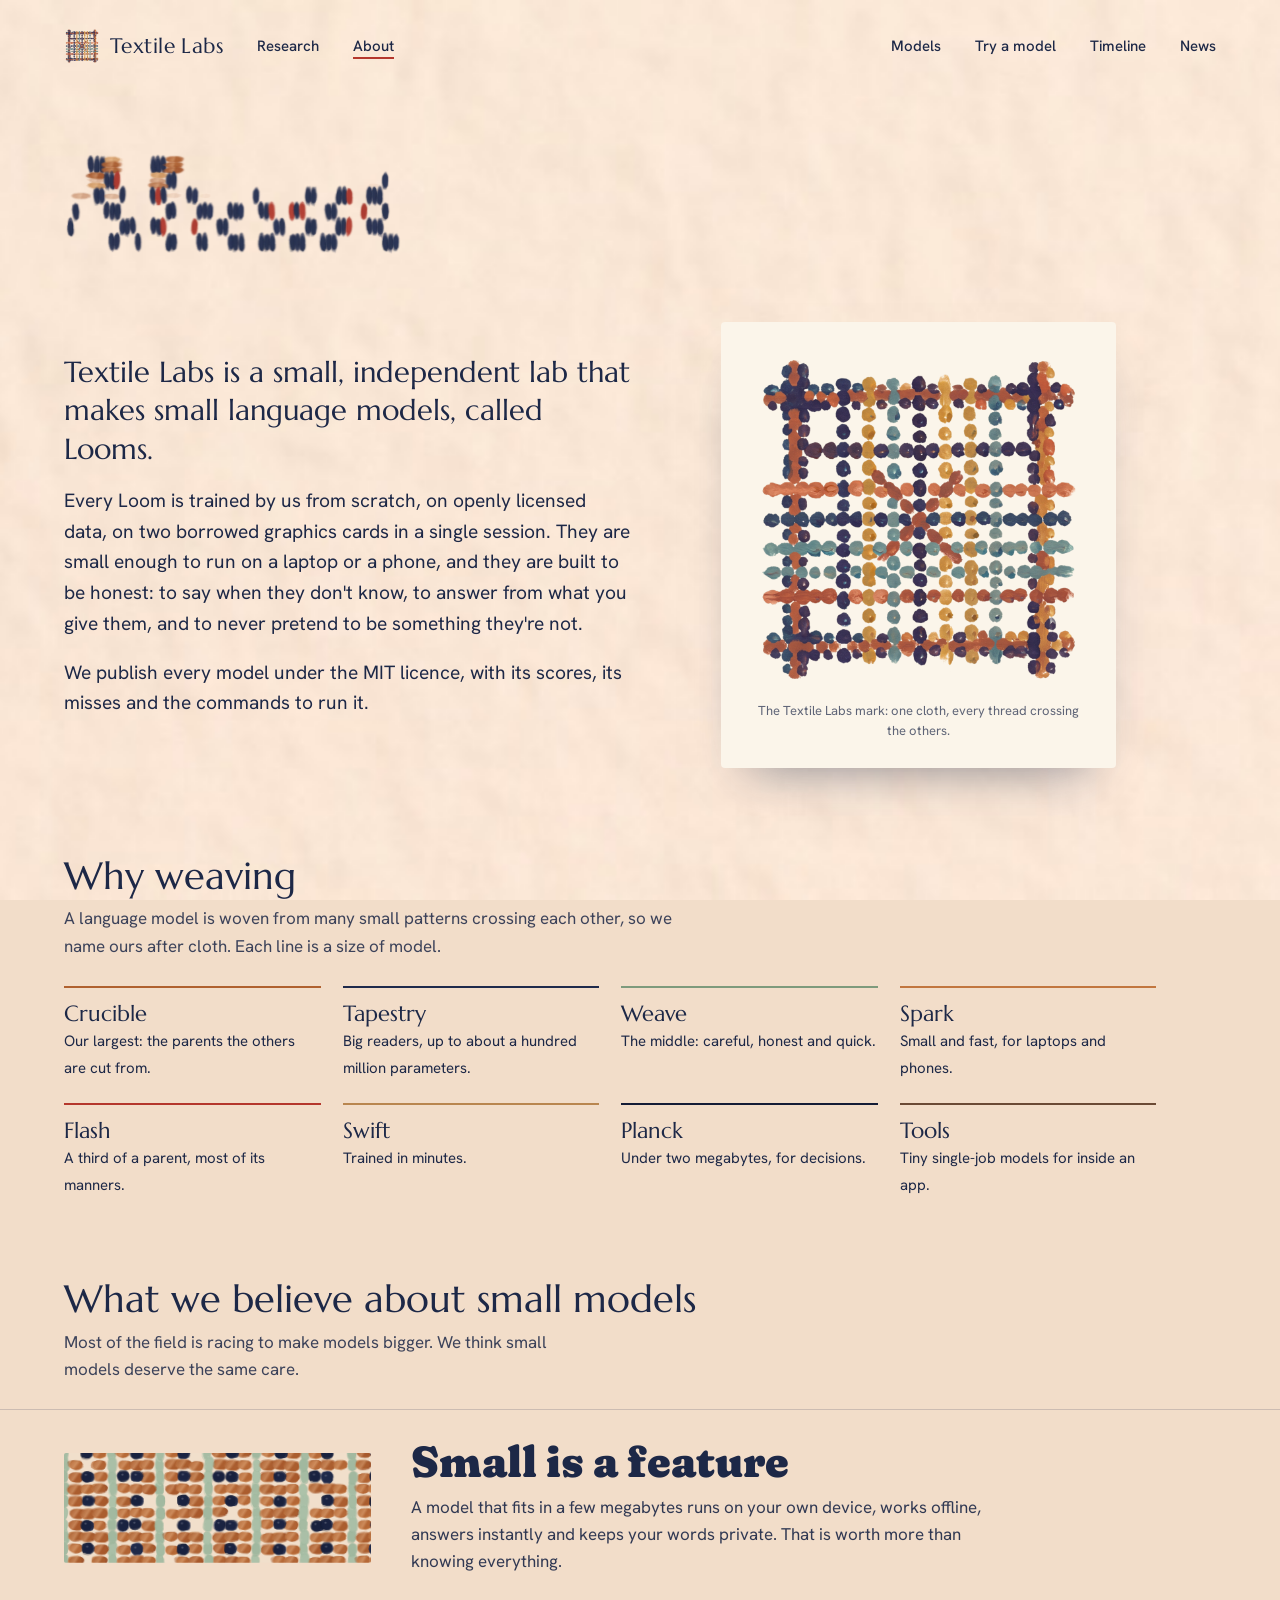
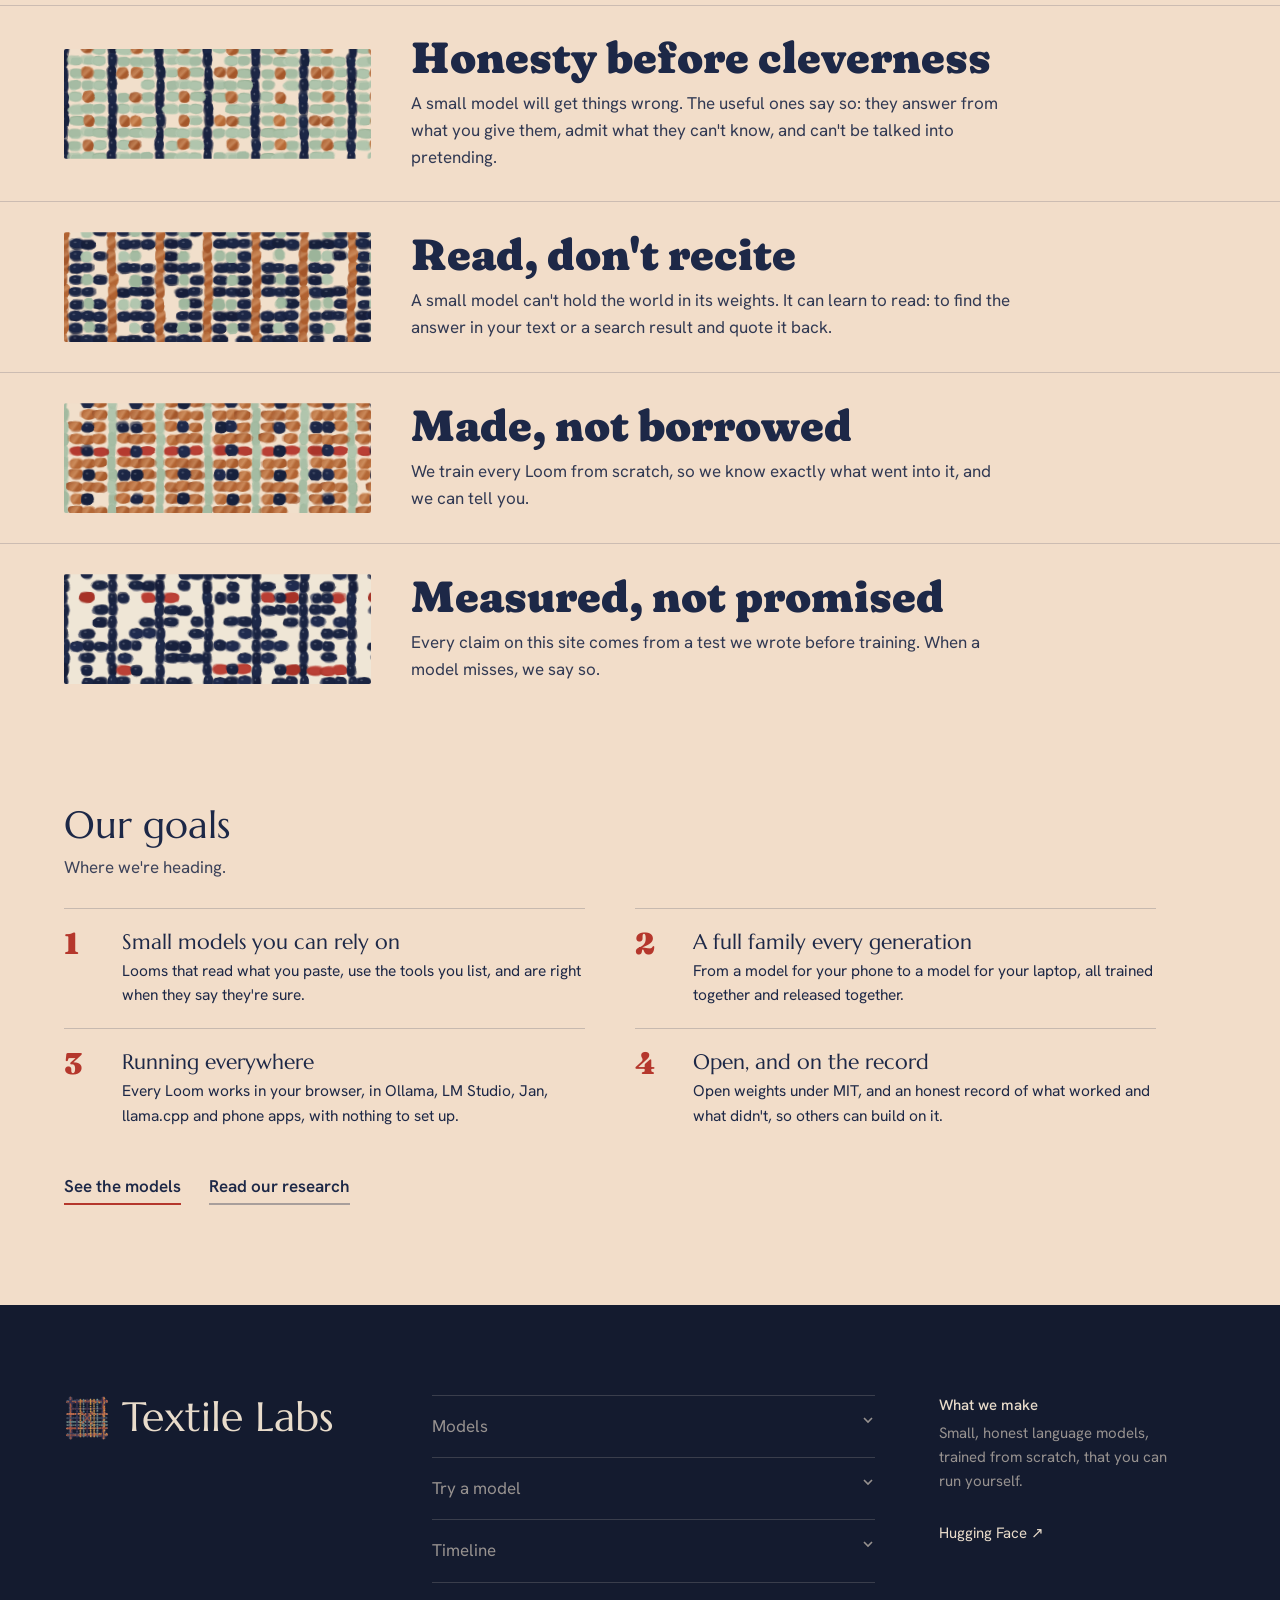
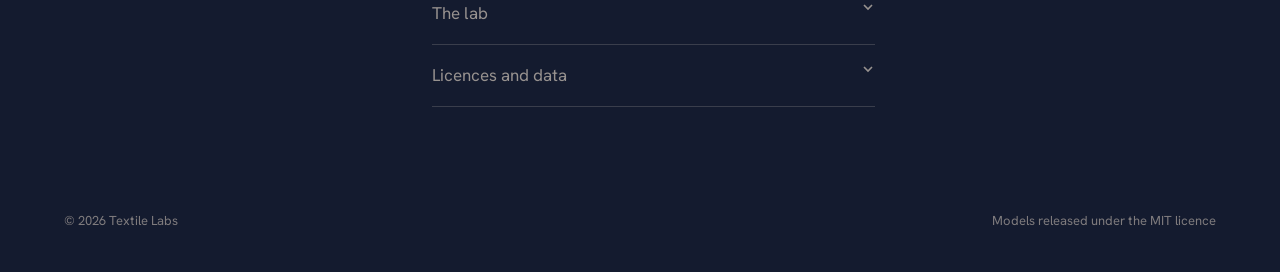
==== about.html @ 618e456b "Textile Labs website: home, models, try a model, timeline, research, about Co-Authored-By: Claude Op" ====
<!DOCTYPE html>
<html lang="en">
<head>
<meta charset="utf-8"><meta name="viewport" content="width=device-width,initial-scale=1">
<title>About · Textile Labs</title>
<meta name="description" content="Textile Labs makes small, honest language models from scratch that run on your own device.">
<link rel="preconnect" href="https://fonts.googleapis.com">
<link href="https://fonts.googleapis.com/css2?family=Fraunces:opsz,wght,SOFT@144,900,100&family=Marcellus&family=Hanken+Grotesk:wght@400;500;600&display=swap" rel="stylesheet">
<link rel="stylesheet" href="site.css">
<link rel="icon" href="favicon.png" type="image/png">
<style>
.intro{display:grid;grid-template-columns:minmax(0,1.2fr) minmax(0,1fr);gap:48px;padding:20px 5vw 0;max-width:1220px;align-items:center}
.intro p{font-size:clamp(18px,1.5vw,21px);line-height:1.6;margin:0 0 18px;max-width:52ch}
.intro .big{font:400 clamp(24px,2.3vw,32px)/1.3 var(--serif);max-width:28ch}
.loomPlate{position:relative;background:#FBF5EA;border-radius:4px;padding:26px;box-shadow:0 26px 50px -30px rgba(29,40,71,.6)}
.loomPlate .plateMark{width:100%;height:auto;display:block;transition:transform 1.1s cubic-bezier(.2,.8,.2,1)}
.loomPlate:hover .plateMark{transform:rotate(90deg)}
.loomPlate figcaption{font-size:13px;opacity:.7;margin-top:10px;text-align:center}
.names{padding:70px 5vw 0;max-width:1220px}
.names h2,.beliefs > h2,.goals h2{font:400 clamp(30px,3vw,42px)/1.1 var(--serif);margin:0 0 8px}
.names .lead,.beliefs > .lead,.goals .lead{margin:0 0 26px;max-width:62ch;opacity:.85}
.nameRow{display:grid;grid-template-columns:repeat(4,1fr);gap:22px}
.nameRow div{border-top:2px solid var(--lc);padding-top:12px}
.nameRow b{display:block;font:400 22px var(--serif)}
.nameRow span{font-size:15px}
/* beliefs: each one a woven band that weaves in as you reach it */
.beliefs{padding:80px 0 0}
.beliefs > h2,.beliefs > .lead{padding:0 5vw}
.band{display:grid;grid-template-columns:minmax(120px,24vw) minmax(0,1fr);gap:40px;align-items:center;padding:30px 5vw;border-top:1px solid rgba(29,40,71,.18)}
.band canvas{width:100%;height:110px;display:block;border-radius:2px;clip-path:inset(0 100% 0 0);transition:clip-path 1.2s cubic-bezier(.6,.05,.25,1)}
.band.in canvas{clip-path:inset(0 0 0 0)}
.band h3{font:900 clamp(30px,3.4vw,48px)/1 var(--display);font-variation-settings:"SOFT" 100;margin:0 0 10px;opacity:0;transform:translateY(10px);transition:opacity .6s .25s,transform .7s .25s cubic-bezier(.2,.7,.2,1)}
.band p{margin:0;max-width:60ch;font-size:17px;opacity:0;transition:opacity .6s .4s}
.band.in h3{opacity:1;transform:none}.band.in p{opacity:.9}
.goals{padding:90px 5vw 40px;max-width:1220px;scroll-margin-top:20px}
.goalList{display:grid;grid-template-columns:repeat(2,1fr);gap:0 50px;counter-reset:g}
.goalList > div{padding:20px 0;border-top:1px solid rgba(29,40,71,.2);display:grid;grid-template-columns:3rem 1fr;gap:10px}
.goalList > div::before{counter-increment:g;content:counter(g);font:900 30px/1 var(--display);color:var(--thread)}
.goalList h3{font:400 21px var(--serif);margin:0 0 4px}
.goalList p{margin:0;font-size:15.5px}
.end{display:flex;gap:28px;font-weight:600;padding:24px 0 0}
.end a{border-bottom:2px solid var(--thread);padding-bottom:3px}
.end a.quiet{border-color:rgba(29,40,71,.35)}
@media (max-width:860px){.intro{grid-template-columns:1fr}.nameRow{grid-template-columns:1fr 1fr}.band{grid-template-columns:1fr;gap:14px}.goalList{grid-template-columns:1fr}}
@media (prefers-reduced-motion:reduce){.band canvas{clip-path:none}.band h3,.band p{opacity:1;transform:none}}
</style>
</head>
<body data-page="about">
<div data-nav></div>
<main id="main">
<header class="pageHead"><h1 data-title data-style="gouache">About</h1></header>
<section class="intro">
  <div>
    <p class="big">Textile Labs is a small, independent lab that makes small language models, called Looms.</p>
    <p>Every Loom is trained by us from scratch, on openly licensed data, on two borrowed graphics cards in a single session. They are small enough to run on a laptop or a phone, and they are built to be honest: to say when they don't know, to answer from what you give them, and to never pretend to be something they're not.</p>
    <p>We publish every model under the MIT licence, with its scores, its misses and the commands to run it.</p>
  </div>
  <figure class="loomPlate" id="plate"><figcaption>The Textile Labs mark: one cloth, every thread crossing the others.</figcaption></figure>
</section>

<section class="names">
  <h2>Why weaving</h2><p class="lead">A language model is woven from many small patterns crossing each other, so we name ours after cloth. Each line is a size of model.</p>
  <div class="nameRow" id="nameRow"></div>
</section>

<section class="beliefs">
  <h2>What we believe about small models</h2><p class="lead">Most of the field is racing to make models bigger. We think small models deserve the same care.</p>
  <div class="band"><canvas data-mix="spark"></canvas><div><h3>Small is a feature</h3><p>A model that fits in a few megabytes runs on your own device, works offline, answers instantly and keeps your words private. That is worth more than knowing everything.</p></div></div>
  <div class="band"><canvas data-mix="weave"></canvas><div><h3>Honesty before cleverness</h3><p>A small model will get things wrong. The useful ones say so: they answer from what you give them, admit what they can't know, and can't be talked into pretending.</p></div></div>
  <div class="band"><canvas data-mix="tapestry"></canvas><div><h3>Read, don't recite</h3><p>A small model can't hold the world in its weights. It can learn to read: to find the answer in your text or a search result and quote it back.</p></div></div>
  <div class="band"><canvas data-mix="crucible"></canvas><div><h3>Made, not borrowed</h3><p>We train every Loom from scratch, so we know exactly what went into it, and we can tell you.</p></div></div>
  <div class="band"><canvas data-mix="planck"></canvas><div><h3>Measured, not promised</h3><p>Every claim on this site comes from a test we wrote before training. When a model misses, we say so.</p></div></div>
</section>

<section class="goals" id="goals">
  <h2>Our goals</h2><p class="lead">Where we're heading.</p>
  <div class="goalList">
    <div><div><h3>Small models you can rely on</h3><p>Looms that read what you paste, use the tools you list, and are right when they say they're sure.</p></div></div>
    <div><div><h3>A full family every generation</h3><p>From a model for your phone to a model for your laptop, all trained together and released together.</p></div></div>
    <div><div><h3>Running everywhere</h3><p>Every Loom works in your browser, in Ollama, LM Studio, Jan, llama.cpp and phone apps, with nothing to set up.</p></div></div>
    <div><div><h3>Open, and on the record</h3><p>Open weights under MIT, and an honest record of what worked and what didn't, so others can build on it.</p></div></div>
  </div>
  <div class="end"><a href="models.html">See the models</a><a class="quiet" href="research.html">Read our research</a></div>
</section>
</main>
<div data-footer></div>
<script src="data.js"></script><script src="painter.js"></script><script src="chrome.js"></script>
<script>
document.getElementById('plate').insertAdjacentHTML('afterbegin','<img class="plateMark" src="mark-large.png" alt="The Textile Labs logo: a hand-painted woven square">');
const names=[['crucible','Crucible','Our largest: the parents the others are cut from.'],['tapestry','Tapestry','Big readers, up to about a hundred million parameters.'],['weave','Weave','The middle: careful, honest and quick.'],['spark','Spark','Small and fast, for laptops and phones.'],['flash','Flash','A third of a parent, most of its manners.'],['swift','Swift','Trained in minutes.'],['planck','Planck','Under two megabytes, for decisions.'],['tools','Tools','Tiny single-job models for inside an app.']];
document.getElementById('nameRow').innerHTML=names.map(n=>'<div style="--lc:'+TLDATA.LINE_COL[n[0]]+'"><b>'+n[1]+'</b><span>'+n[2]+'</span></div>').join('');
document.querySelectorAll('.band canvas').forEach((c,i)=>{ const mix=TLDATA.MIX[c.dataset.mix]; TL.paintSwatch(c,{mix,cell:12,seed:i*7+3,ground:mix.ground||'#F1DFCB'}); });
function reveal(){ document.querySelectorAll('.band:not(.in)').forEach(e=>{ if(e.getBoundingClientRect().top<innerHeight*0.85) e.classList.add('in'); }); }
addEventListener('scroll',reveal,{passive:true}); reveal(); setTimeout(reveal,300);
</script>
</body>
</html>
---- site.css ----
/* Textile Labs: shared tokens, nav, footer, label sheet */
:root{--paper:#F2DDC9;--ink:#1D2847;--copper:#B4683D;--sage:#ADC2AC;--thread:#B5372C;--night:#141B2F;--card:#F7EEE2;
  --serif:Marcellus,Georgia,serif;--sans:"Hanken Grotesk",system-ui,sans-serif;--display:Fraunces,Georgia,serif}
*{box-sizing:border-box}html,body{margin:0}
body{background:var(--paper) url(paper-peach.jpg) center/cover fixed;color:var(--ink);font:400 17px/1.6 var(--sans)}
a{color:inherit;text-decoration:none}button{font:inherit;color:inherit}
:focus-visible{outline:2px solid var(--thread);outline-offset:3px}
.skip{position:absolute;left:-999px;top:8px;background:var(--card);padding:8px 14px;border-radius:4px;z-index:100}.skip:focus{left:8px}

.nav{display:flex;justify-content:space-between;align-items:baseline;padding:28px 5vw;position:relative;z-index:5}
.brand{font:400 21px var(--serif);letter-spacing:.02em}
.nav ul{display:flex;gap:34px;list-style:none;margin:0;padding:0;font-weight:500;font-size:15px}
.nav li a{padding-bottom:3px;background:linear-gradient(var(--thread),var(--thread)) 0 100%/0 2px no-repeat;transition:background-size .35s cubic-bezier(.2,.7,.2,1)}
.nav li a:hover,.nav li a[aria-current]{background-size:100% 2px}
.pageHead{padding:50px 5vw 10px;max-width:900px}
.pageHead h1{font:900 clamp(56px,7vw,104px)/0.95 var(--display);font-variation-settings:"SOFT" 100;margin:0 0 16px}
.pageHead p{margin:0;font-size:19px;max-width:48ch}

footer.site{background:var(--night);color:#E9DCCB;padding:90px 5vw 40px;display:grid;grid-template-columns:1.1fr 1.6fr 1fr;gap:5vw;margin-top:60px}
.f-brand{font:400 clamp(30px,3.2vw,46px)/1 var(--serif)}
.f-rows{border-top:1px solid rgba(233,220,203,.18)}
.f-rows details{border-bottom:1px solid rgba(233,220,203,.18)}
.f-rows summary{list-style:none;cursor:pointer;display:flex;justify-content:space-between;padding:17px 0;color:rgba(233,220,203,.62)}
.f-rows summary::-webkit-details-marker{display:none}
.f-rows summary:hover,.f-rows details[open] summary{color:#E9DCCB}
.f-rows summary svg{transition:transform .25s}.f-rows details[open] summary svg{transform:rotate(180deg)}
.f-rows .inner{padding:0 0 18px;display:grid;grid-template-columns:1fr 1fr;gap:6px 20px;font-size:15px}
.f-rows .inner a{color:rgba(233,220,203,.8)}.f-rows .inner a:hover{color:#fff}
.f-side h4{font:500 15px var(--sans);margin:0 0 6px}
.f-side p{margin:0 0 28px;font-size:15px;color:rgba(233,220,203,.62);max-width:30ch}
.f-side a{display:block;font-size:15px;margin-bottom:6px}
.f-legal{grid-column:1/-1;display:flex;justify-content:space-between;font-size:13px;color:rgba(233,220,203,.5);padding-top:40px;gap:20px;flex-wrap:wrap}

/* the label sheet: shared by every page that opens a model */
.backdrop{position:fixed;inset:0;background:rgba(20,27,47,.55);opacity:0;pointer-events:none;transition:opacity .35s;z-index:40}
.backdrop.on{opacity:1;pointer-events:auto}
.sheet{position:fixed;z-index:41;left:50%;top:50%;width:min(860px,92vw);max-height:92vh;overflow:auto;display:grid;grid-template-columns:280px 1fr;background:var(--card);border-radius:4px;box-shadow:0 40px 80px -30px rgba(0,0,0,.55);transform:translate(-50%,-50%) scale(.96);opacity:0;visibility:hidden;transition:opacity .3s,transform .4s cubic-bezier(.2,.7,.2,1),visibility 0s .4s}
.sheet.on{opacity:1;transform:translate(-50%,-50%);visibility:visible;transition:opacity .3s,transform .4s cubic-bezier(.2,.7,.2,1)}
.sheet canvas{width:280px;height:100%;min-height:420px;display:block}
.specs{padding:30px 34px 26px}
.specs .status{font-size:14px;font-weight:600;color:var(--thread)}
.specs h3{font:400 38px/1.05 var(--serif);margin:4px 0 6px}
.specs .what{margin:0 0 18px;max-width:46ch}
.specs dl{display:grid;grid-template-columns:9rem 1fr;gap:6px 16px;margin:0 0 20px;font-size:15px}
.specs dt{opacity:.7}.specs dd{margin:0;font-weight:500}
.care{display:flex;gap:14px;flex-wrap:wrap;padding:12px 0;border-top:1px dashed rgba(29,40,71,.35);border-bottom:1px dashed rgba(29,40,71,.35);margin-bottom:18px}
.care figure{margin:0;display:flex;align-items:center;gap:8px;font-size:13px}
.care svg{width:24px;height:24px;stroke:var(--ink);fill:none;stroke-width:1.6}
.actions{display:flex;gap:26px;font-weight:600;flex-wrap:wrap}
.actions a{padding-bottom:3px;border-bottom:2px solid var(--thread)}
.actions a.quiet{border-color:rgba(29,40,71,.35)}
.soonNote{font-weight:500;opacity:.7}
.close{position:absolute;top:12px;right:14px;background:none;border:0;font:400 28px/1 var(--sans);cursor:pointer;opacity:.65;z-index:3}
.close:hover{opacity:1}

.mock{position:fixed;right:16px;bottom:16px;z-index:60;background:#fff;border-radius:10px;box-shadow:0 8px 30px rgba(0,0,0,.18);padding:10px 12px;font:500 13px var(--sans);color:#222;max-width:300px}
.mock b{display:block;font-weight:600;margin-bottom:6px}
.mock .opts{display:flex;flex-wrap:wrap;gap:4px;margin-bottom:6px}
.mock button{font:500 12px var(--sans);border:1px solid #ccc;background:#fafafa;border-radius:6px;padding:4px 9px;cursor:pointer}
.mock button.on{background:var(--ink);color:#fff;border-color:var(--ink)}
@media (max-width:760px){.nav ul{gap:16px;font-size:14px}footer.site{grid-template-columns:1fr}.sheet{grid-template-columns:1fr}.sheet canvas{width:100%;min-height:130px;height:130px}}
@media (prefers-reduced-motion:reduce){*{animation-duration:.01ms!important;transition-duration:.01ms!important}}

/* ---- brand mark: a small woven square; on hover the red thread re-threads and the warp lifts ---- */
.brand{display:inline-flex;align-items:center;gap:10px}
.mark{width:28px;height:28px;display:block;flex:0 0 auto;transition:transform .5s cubic-bezier(.2,.8,.2,1.3)}
.mark rect{transform-box:fill-box;transform-origin:center}
.mark .red{stroke-dasharray:30;stroke-dashoffset:0}
.brand:hover .mark,.brand:focus-visible .mark{transform:rotate(-8deg) scale(1.1)}
.brand:hover .mark .red,.brand:focus-visible .mark .red{animation:rethread .75s cubic-bezier(.6,.05,.25,1)}
.brand:hover .mark .w,.brand:focus-visible .mark .w{animation:lift .6s ease}
.brand:hover .mark .w1,.brand:hover .mark .w3{animation-delay:.1s}
@keyframes rethread{from{stroke-dashoffset:30}to{stroke-dashoffset:0}}
@keyframes lift{50%{transform:translateY(-2px)}}
.f-brand .mark{width:36px;height:36px;display:inline-block;vertical-align:-5px;margin-right:12px}

/* ---- painted page titles ---- */
h1.painted{position:absolute!important;width:1px;height:1px;overflow:hidden;clip:rect(0 0 0 0);white-space:nowrap}
.titleCanvas{display:block;margin:0 0 20px -6px;max-width:100%}

/* ---- the label sheet, version 2 ---- */
.sheet{grid-template-columns:240px 1fr;width:min(900px,94vw)}
.sheetSide{display:flex;flex-direction:column;min-height:100%}
.sheetBand{background:var(--lc,#1D2847);color:#F5EBDC;padding:10px 14px;display:flex;justify-content:space-between;align-items:baseline;font-size:12px;letter-spacing:.04em}
.sheetBand b{font:900 34px/1 var(--display);font-variation-settings:"SOFT" 100;letter-spacing:0}
.sheetSide canvas{flex:1;width:240px;height:auto;min-height:360px}
.sheet .specs{max-height:92vh;overflow:auto;padding:26px 32px 22px}
.sheet.on .specs{animation:paperUp .55s cubic-bezier(.2,.75,.25,1)}
@keyframes paperUp{from{transform:translateY(26px);opacity:0}to{transform:none;opacity:1}}
.sheetTop{display:flex;gap:12px;align-items:center;flex-wrap:wrap;margin-bottom:6px}
.lineTag{background:var(--lc);color:#F5EBDC;font-size:12px;font-weight:600;padding:2px 10px;border-radius:999px}
.specs .status{font-size:13px}
.specs h3{margin:2px 0 4px}
.first{display:inline-block;margin:0 0 10px;font:400 15px var(--serif);border-bottom:2px solid var(--thread)}
.scale{display:grid;grid-template-columns:auto 1fr;gap:12px;align-items:center;font-size:14px;font-weight:500;margin:0 0 16px}
.scale i{display:block;height:8px;border-radius:4px;background:linear-gradient(90deg,var(--lc,#1D2847),var(--thread))}
.runHead{font:600 14px var(--sans);margin:2px 0 6px}
.run{border:1px solid rgba(29,40,71,.18);border-radius:4px;margin-bottom:18px;background:#FFFDF9}
.runTabs{display:flex;flex-wrap:wrap;border-bottom:1px solid rgba(29,40,71,.15)}
.runTabs button{border:0;background:none;padding:6px 10px;font-size:12px;font-weight:600;cursor:pointer;opacity:.6;border-bottom:2px solid transparent;margin-bottom:-1px}
.runTabs button[aria-selected=true]{opacity:1;border-color:var(--thread)}
.runCmd{display:flex;gap:8px;align-items:center;padding:8px 10px}
.runCmd code{flex:1;font:12px/1.4 ui-monospace,SFMono-Regular,Menlo,monospace;overflow-x:auto;white-space:nowrap}
.copy{border:1px solid rgba(29,40,71,.3);background:transparent;border-radius:3px;font-size:12px;padding:2px 9px;cursor:pointer}
.runSoon{font-size:14px;opacity:.7;margin:0 0 18px}
.sib{display:flex;justify-content:space-between;gap:12px;margin-top:20px;padding-top:12px;border-top:1px dashed rgba(29,40,71,.3)}
.sib button{border:0;background:none;cursor:pointer;font:400 15px var(--serif);opacity:.7}
.sib button:hover,.sib button:focus-visible{opacity:1}
@media (max-width:760px){.sheet{grid-template-columns:1fr}.sheetSide canvas{width:100%;min-height:110px;height:110px}.titleCanvas{margin-left:-3px}}
.runCmd[hidden]{display:none}

/* ---- round 7: the real mark, left nav group, logos ---- */
.navL{display:flex;align-items:baseline;gap:34px}
.navSub{font-size:15px}
.mark{width:34px;height:34px}
.brand .mark{margin:-6px 0 -10px}
.mark .xr{stroke-dasharray:70;stroke-dashoffset:70;opacity:0;transition:stroke-dashoffset .7s cubic-bezier(.6,.05,.25,1),opacity .3s}
.brand:hover .mark .xr,.brand:focus-visible .mark .xr{stroke-dashoffset:0;opacity:.9}
.brand:hover .mark .wf,.brand:focus-visible .mark .wf{animation:slide .8s cubic-bezier(.4,0,.2,1)}
.brand:hover .mark .wp,.brand:focus-visible .mark .wp{animation:slideV .8s cubic-bezier(.4,0,.2,1) .08s}
@keyframes slide{to{stroke-dashoffset:-8.4}}
@keyframes slideV{to{stroke-dashoffset:8.4}}
.f-brand .mark{width:42px;height:42px;vertical-align:-8px}
.sheetLogo{background:#FBF5EA;display:flex;align-items:center;justify-content:center;padding:14px}
.sheetLogo[hidden]{display:none}
.sheetLogo img{display:block;width:100%;height:auto;max-height:260px;object-fit:contain}
.sheet.hasLogo .sheetSide canvas{min-height:120px;opacity:.9}
@media (max-width:860px){.navL{gap:18px}.nav{flex-wrap:wrap;gap:10px}.navSub{display:none}}

/* ---- round 8: the original painted mark; brand level with the nav ---- */
.nav{align-items:center}
.navL{align-items:center}
.brand .mark{width:36px;height:36px;margin:0;display:block;object-fit:contain;transition:transform .9s cubic-bezier(.2,.8,.2,1)}
.brand:hover .mark,.brand:focus-visible .mark{transform:rotate(360deg)}
.f-brand .mark{width:46px;height:46px;vertical-align:-10px;margin-right:12px;display:inline-block}
@media (prefers-reduced-motion:reduce){.brand:hover .mark{transform:none}}
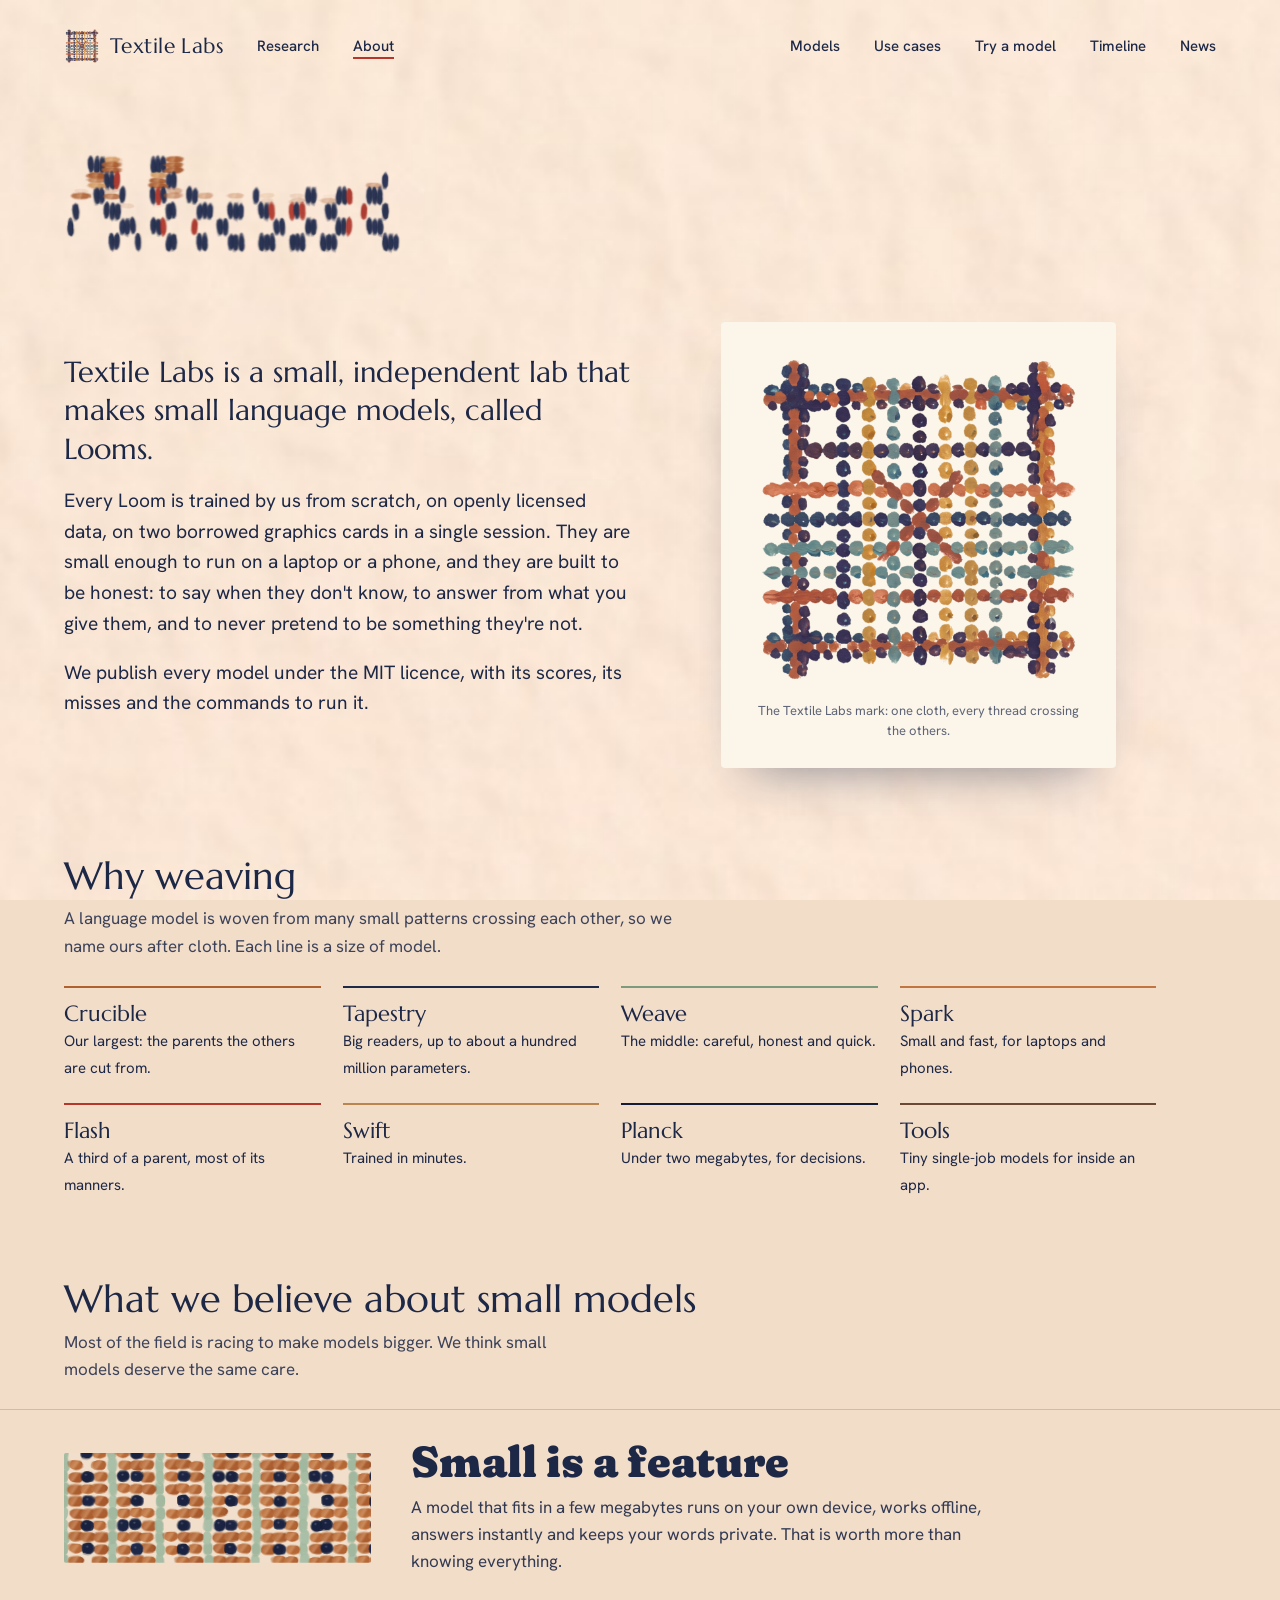
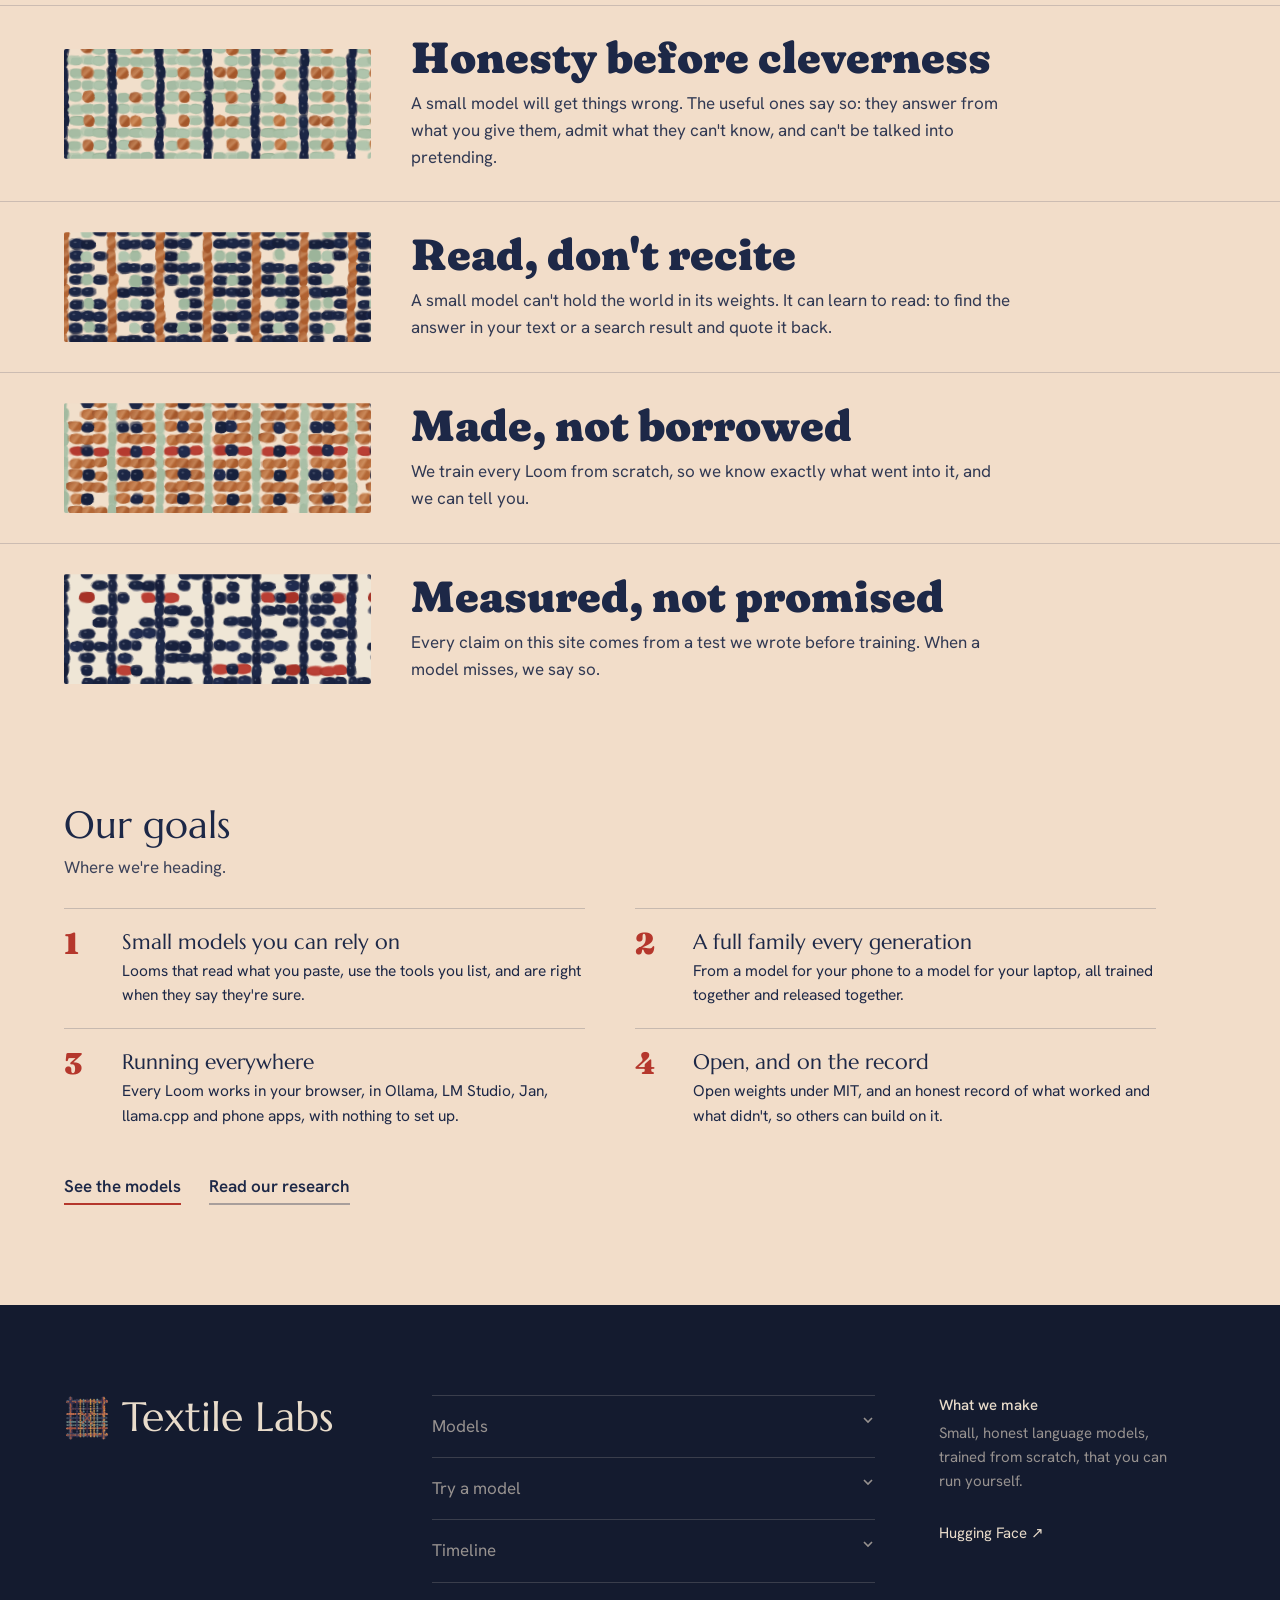
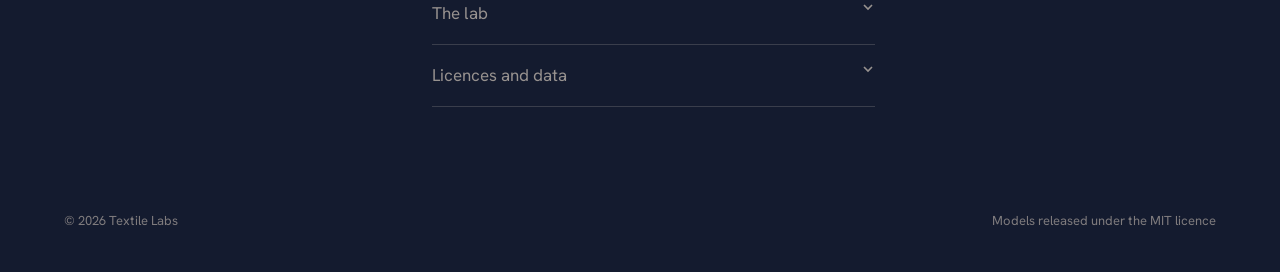
==== commit fb1717d4: "SEO: sitemap, robots, canonical links, share cards and image, structured data, home heading, 404 pag" ====
--- a/about.html
+++ b/about.html
@@ -3,11 +3,28 @@
 <head>
 <meta charset="utf-8"><meta name="viewport" content="width=device-width,initial-scale=1">
 <title>About · Textile Labs</title>
-<meta name="description" content="Textile Labs makes small, honest language models from scratch that run on your own device.">
+<meta name="description" content="Textile Labs is an independent lab that trains small, honest language models from scratch on openly licensed data and publishes them under the MIT licence.">
 <link rel="preconnect" href="https://fonts.googleapis.com">
 <link href="https://fonts.googleapis.com/css2?family=Fraunces:opsz,wght,SOFT@144,900,100&family=Marcellus&family=Hanken+Grotesk:wght@400;500;600&display=swap" rel="stylesheet">
 <link rel="stylesheet" href="site.css">
 <link rel="icon" href="favicon.png" type="image/png">
+<link rel="apple-touch-icon" href="mark-large.png">
+<link rel="canonical" href="https://textilelabs.github.io/about.html">
+<meta name="robots" content="index,follow">
+<meta name="theme-color" content="#F2DDC9">
+<meta property="og:type" content="website">
+<meta property="og:site_name" content="Textile Labs">
+<meta property="og:title" content="About · Textile Labs">
+<meta property="og:description" content="Textile Labs is an independent lab that trains small, honest language models from scratch on openly licensed data and publishes them under the MIT licence.">
+<meta property="og:url" content="https://textilelabs.github.io/about.html">
+<meta property="og:image" content="https://textilelabs.github.io/og-image.jpg">
+<meta property="og:image:width" content="1200">
+<meta property="og:image:height" content="630">
+<meta property="og:image:alt" content="The Textile Labs logo, a hand-painted woven square, beside the words Textile Labs">
+<meta name="twitter:card" content="summary_large_image">
+<meta name="twitter:title" content="About · Textile Labs">
+<meta name="twitter:description" content="Textile Labs is an independent lab that trains small, honest language models from scratch on openly licensed data and publishes them under the MIT licence.">
+<meta name="twitter:image" content="https://textilelabs.github.io/og-image.jpg">
 <style>
 .intro{display:grid;grid-template-columns:minmax(0,1.2fr) minmax(0,1fr);gap:48px;padding:20px 5vw 0;max-width:1220px;align-items:center}
 .intro p{font-size:clamp(18px,1.5vw,21px);line-height:1.6;margin:0 0 18px;max-width:52ch}
